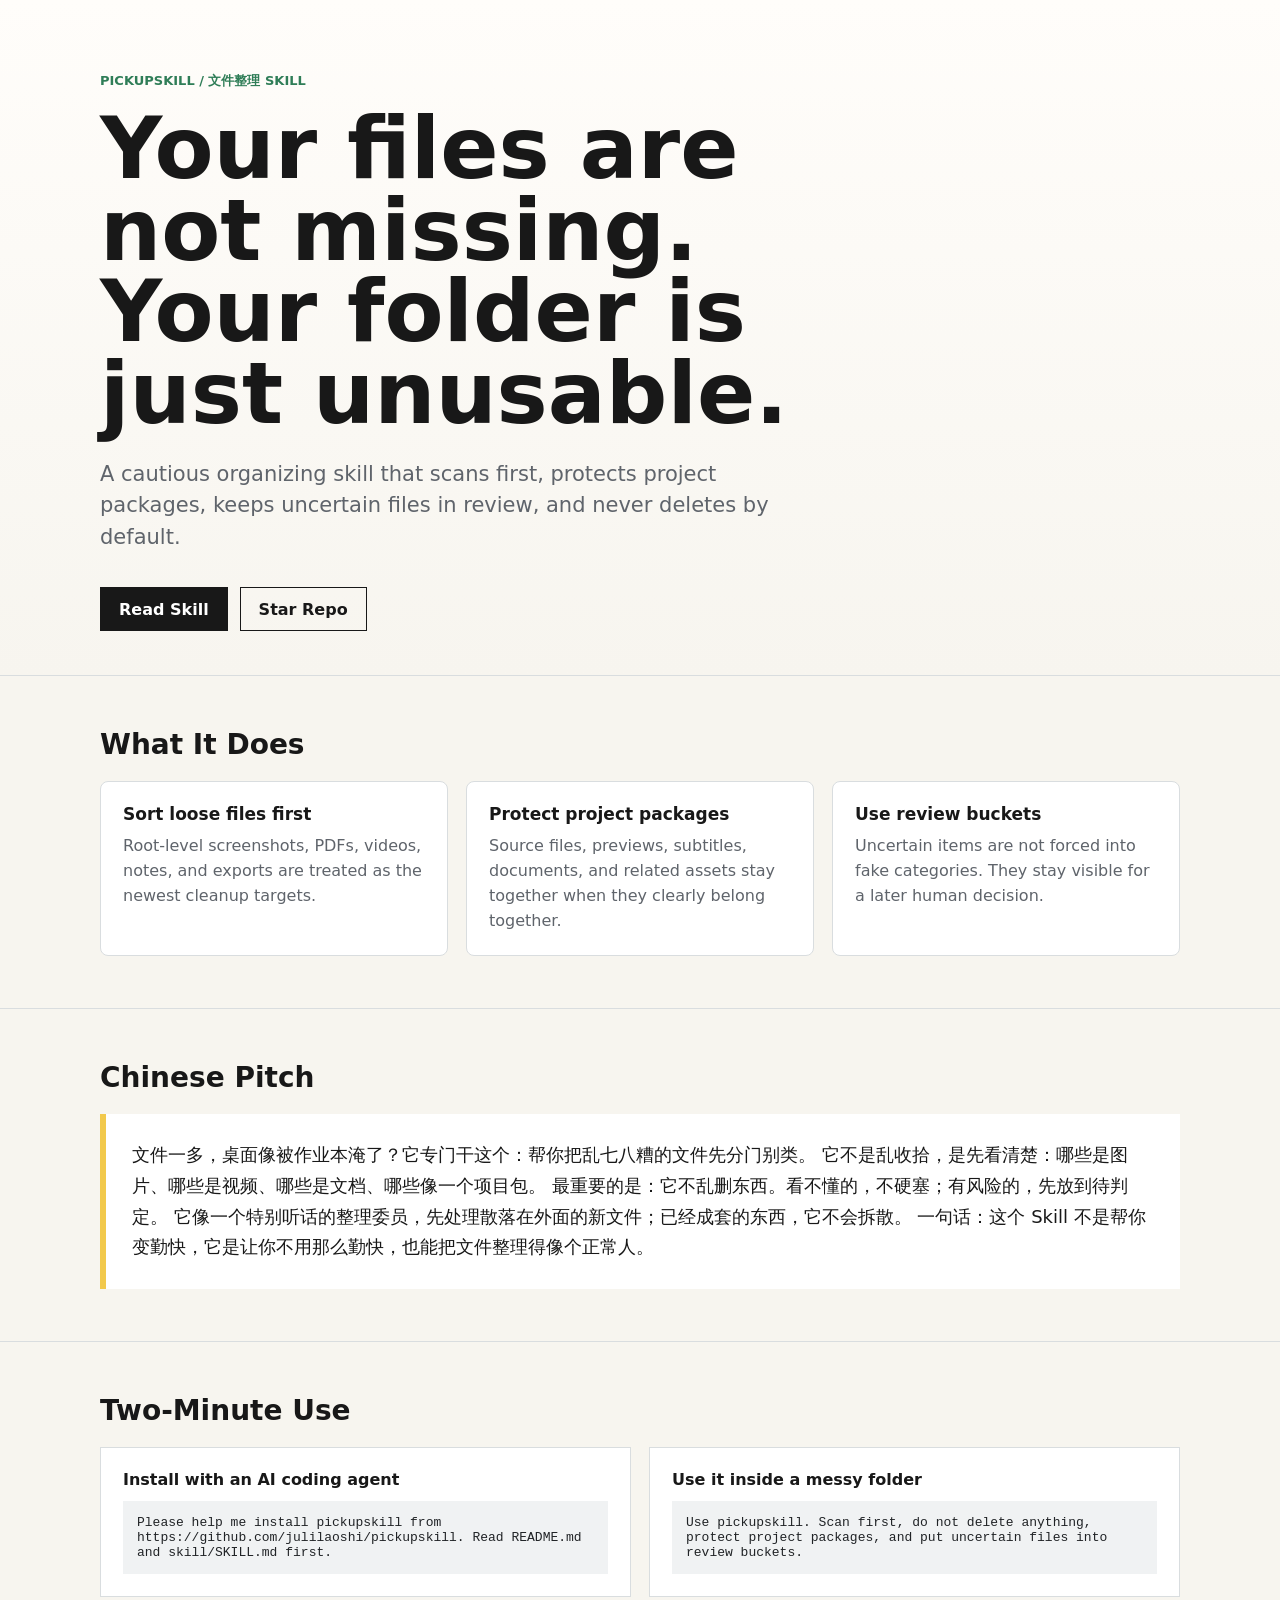
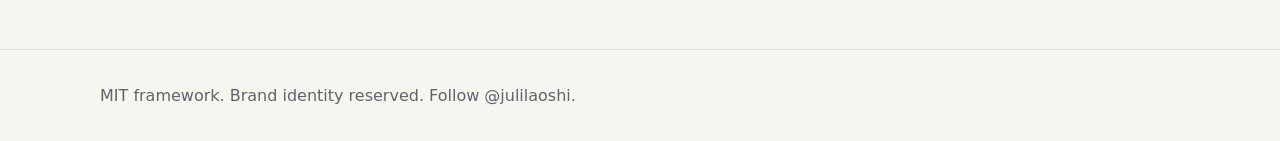
==== site/index.html @ 467f20d7 "Publish pickupskill public v1" ====
<!doctype html>
<html lang="en">
  <head>
    <meta charset="utf-8" />
    <meta name="viewport" content="width=device-width, initial-scale=1" />
    <title>Pickupskill</title>
    <meta
      name="description"
      content="Pickupskill is a cautious file organization skill for messy working folders, loose files, project packages, and review buckets."
    />
    <link rel="stylesheet" href="./ui/local-view.css" />
  </head>
  <body>
    <main class="page">
      <header class="hero">
        <div class="hero-inner">
          <p class="eyebrow">Pickupskill / 文件整理 skill</p>
          <h1>Your files are not missing. Your folder is just unusable.</h1>
          <p class="hero-copy">
            A cautious organizing skill that scans first, protects project packages,
            keeps uncertain files in review, and never deletes by default.
          </p>
          <div class="actions">
            <a class="button" href="../skill/SKILL.md">Read Skill</a>
            <a class="button secondary" href="https://github.com/julilaoshi/pickupskill">Star Repo</a>
          </div>
        </div>
      </header>

      <section>
        <div class="section-inner">
          <h2>What It Does</h2>
          <div class="grid">
            <article class="card">
              <strong>Sort loose files first</strong>
              <p>Root-level screenshots, PDFs, videos, notes, and exports are treated as the newest cleanup targets.</p>
            </article>
            <article class="card">
              <strong>Protect project packages</strong>
              <p>Source files, previews, subtitles, documents, and related assets stay together when they clearly belong together.</p>
            </article>
            <article class="card">
              <strong>Use review buckets</strong>
              <p>Uncertain items are not forced into fake categories. They stay visible for a later human decision.</p>
            </article>
          </div>
        </div>
      </section>

      <section>
        <div class="section-inner">
          <h2>Chinese Pitch</h2>
          <div class="script">
            文件一多，桌面像被作业本淹了？它专门干这个：帮你把乱七八糟的文件先分门别类。
            它不是乱收拾，是先看清楚：哪些是图片、哪些是视频、哪些是文档、哪些像一个项目包。
            最重要的是：它不乱删东西。看不懂的，不硬塞；有风险的，先放到待判定。
            它像一个特别听话的整理委员，先处理散落在外面的新文件；已经成套的东西，它不会拆散。
            一句话：这个 Skill 不是帮你变勤快，它是让你不用那么勤快，也能把文件整理得像个正常人。
          </div>
        </div>
      </section>

      <section>
        <div class="section-inner">
          <h2>Two-Minute Use</h2>
          <div class="steps">
            <article class="step">
              <strong>Install with an AI coding agent</strong>
              <code>Please help me install pickupskill from https://github.com/julilaoshi/pickupskill. Read README.md and skill/SKILL.md first.</code>
            </article>
            <article class="step">
              <strong>Use it inside a messy folder</strong>
              <code>Use pickupskill. Scan first, do not delete anything, protect project packages, and put uncertain files into review buckets.</code>
            </article>
          </div>
        </div>
      </section>
    </main>
    <footer>
      <div class="section-inner">MIT framework. Brand identity reserved. Follow @julilaoshi.</div>
    </footer>
  </body>
</html>
---- site/ui/local-view.css ----
:root {
  color-scheme: light;
  --ink: #181818;
  --muted: #5f646b;
  --line: #d9dddf;
  --paper: #f7f5ef;
  --green: #2f7d57;
  --yellow: #f2c94c;
  --blue: #3867d6;
  --white: #ffffff;
}

* {
  box-sizing: border-box;
}

body {
  margin: 0;
  font-family: Inter, ui-sans-serif, system-ui, -apple-system, BlinkMacSystemFont, "Segoe UI", sans-serif;
  color: var(--ink);
  background: var(--paper);
}

a {
  color: inherit;
}

.page {
  min-height: 100vh;
}

.hero {
  padding: 72px 24px 44px;
  border-bottom: 1px solid var(--line);
  background: linear-gradient(180deg, #fffdfa 0%, #f7f5ef 100%);
}

.hero-inner,
.section-inner {
  width: min(1080px, 100%);
  margin: 0 auto;
}

.eyebrow {
  margin: 0 0 18px;
  font-size: 13px;
  font-weight: 700;
  letter-spacing: 0;
  text-transform: uppercase;
  color: var(--green);
}

h1 {
  margin: 0;
  max-width: 820px;
  font-size: clamp(42px, 7vw, 86px);
  line-height: 0.95;
  letter-spacing: 0;
}

.hero-copy {
  max-width: 720px;
  margin: 24px 0 0;
  font-size: 21px;
  line-height: 1.5;
  color: var(--muted);
}

.actions {
  display: flex;
  flex-wrap: wrap;
  gap: 12px;
  margin-top: 34px;
}

.button {
  display: inline-flex;
  align-items: center;
  min-height: 44px;
  padding: 0 18px;
  border: 1px solid var(--ink);
  background: var(--ink);
  color: var(--white);
  text-decoration: none;
  font-weight: 700;
}

.button.secondary {
  background: transparent;
  color: var(--ink);
}

section {
  padding: 52px 24px;
  border-bottom: 1px solid var(--line);
}

h2 {
  margin: 0 0 20px;
  font-size: 28px;
  letter-spacing: 0;
}

.grid {
  display: grid;
  grid-template-columns: repeat(3, minmax(0, 1fr));
  gap: 18px;
}

.card {
  min-height: 160px;
  padding: 22px;
  border: 1px solid var(--line);
  border-radius: 8px;
  background: var(--white);
}

.card strong {
  display: block;
  margin-bottom: 10px;
  font-size: 17px;
}

.card p,
.section-copy {
  margin: 0;
  color: var(--muted);
  line-height: 1.55;
}

.script {
  padding: 26px;
  border-left: 6px solid var(--yellow);
  background: var(--white);
  line-height: 1.7;
  font-size: 18px;
}

.steps {
  display: grid;
  grid-template-columns: repeat(2, minmax(0, 1fr));
  gap: 18px;
}

.step {
  padding: 22px;
  border: 1px solid var(--line);
  background: var(--white);
}

.step code {
  display: block;
  margin-top: 12px;
  padding: 14px;
  overflow-wrap: anywhere;
  background: #f0f2f3;
  color: #202326;
}

footer {
  padding: 36px 24px;
  color: var(--muted);
}

@media (max-width: 760px) {
  .grid,
  .steps {
    grid-template-columns: 1fr;
  }

  .hero {
    padding-top: 52px;
  }
}
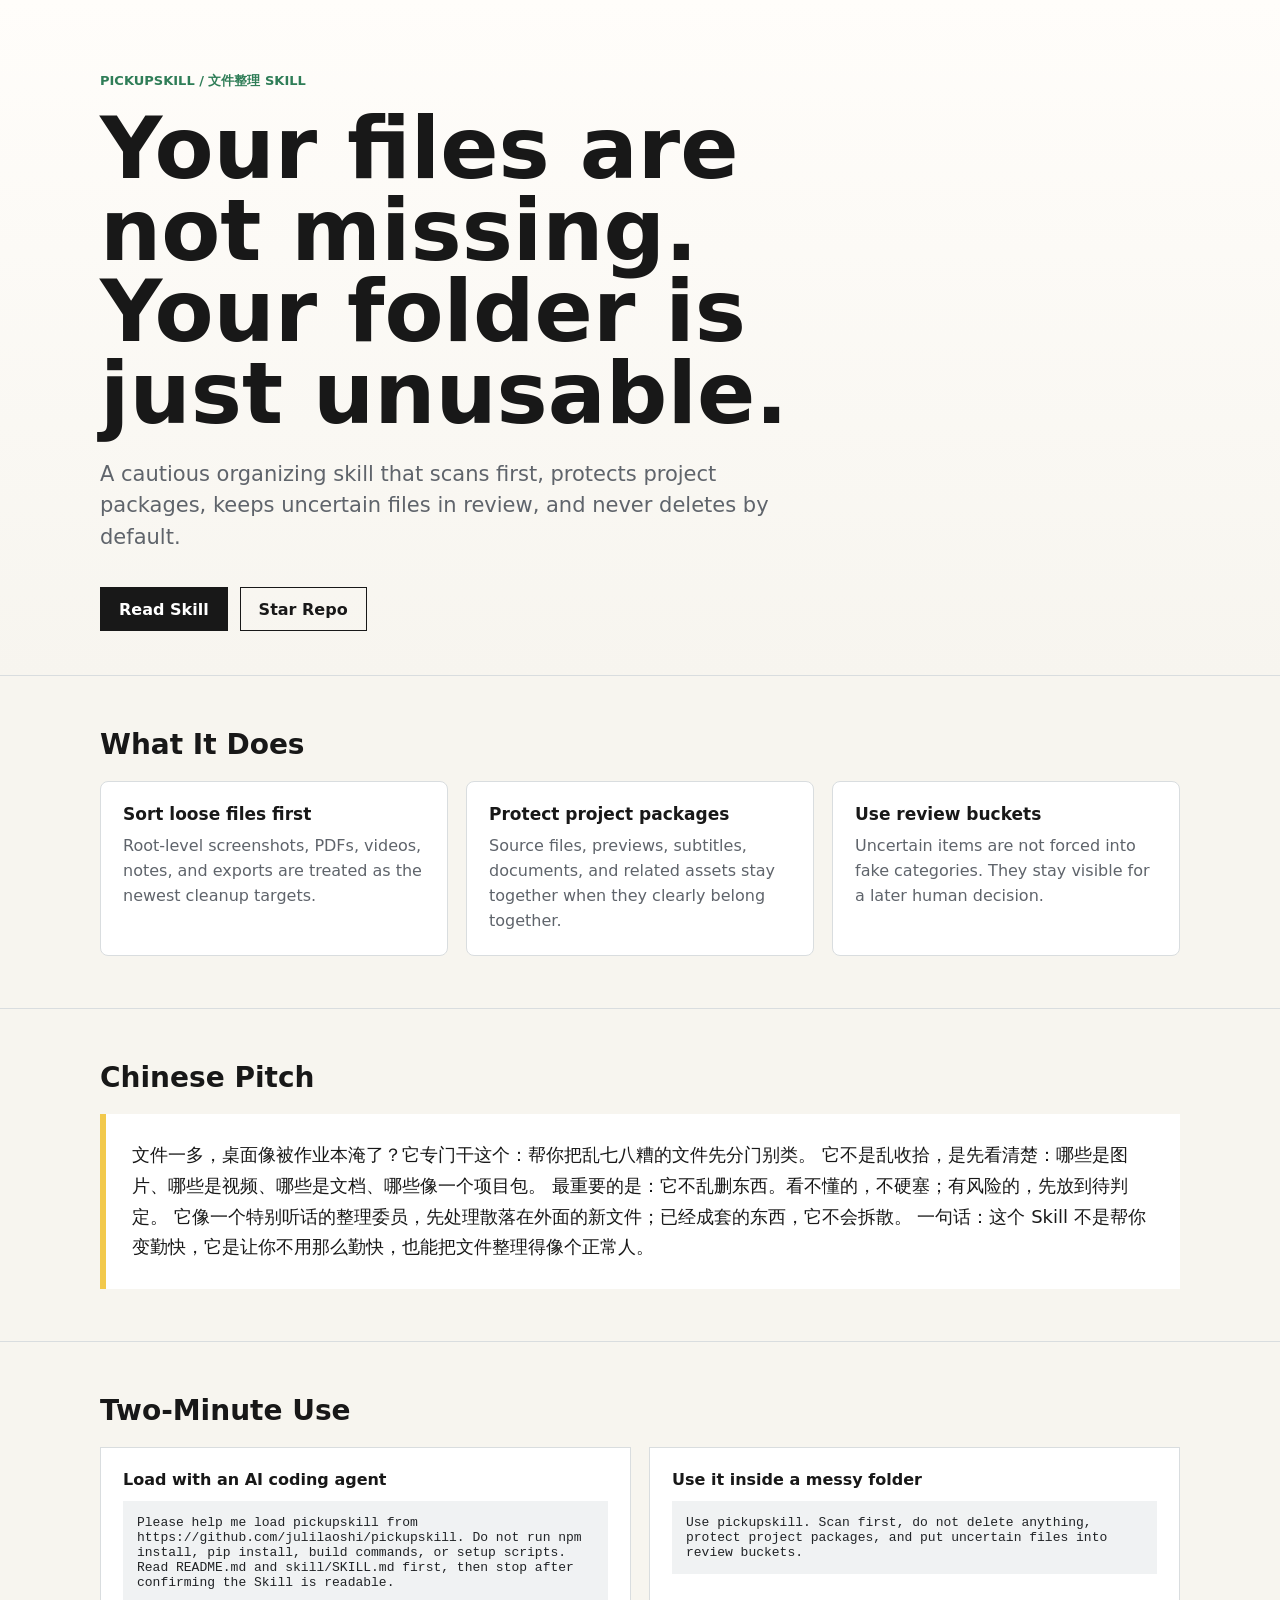
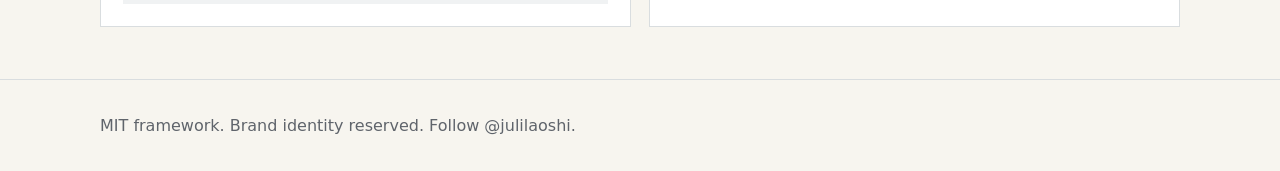
==== commit 13c578f2: "Clarify pickupskill loading" ====
--- a/site/index.html
+++ b/site/index.html
@@ -65,8 +65,8 @@
           <h2>Two-Minute Use</h2>
           <div class="steps">
             <article class="step">
-              <strong>Install with an AI coding agent</strong>
-              <code>Please help me install pickupskill from https://github.com/julilaoshi/pickupskill. Read README.md and skill/SKILL.md first.</code>
+              <strong>Load with an AI coding agent</strong>
+              <code>Please help me load pickupskill from https://github.com/julilaoshi/pickupskill. Do not run npm install, pip install, build commands, or setup scripts. Read README.md and skill/SKILL.md first, then stop after confirming the Skill is readable.</code>
             </article>
             <article class="step">
               <strong>Use it inside a messy folder</strong>
